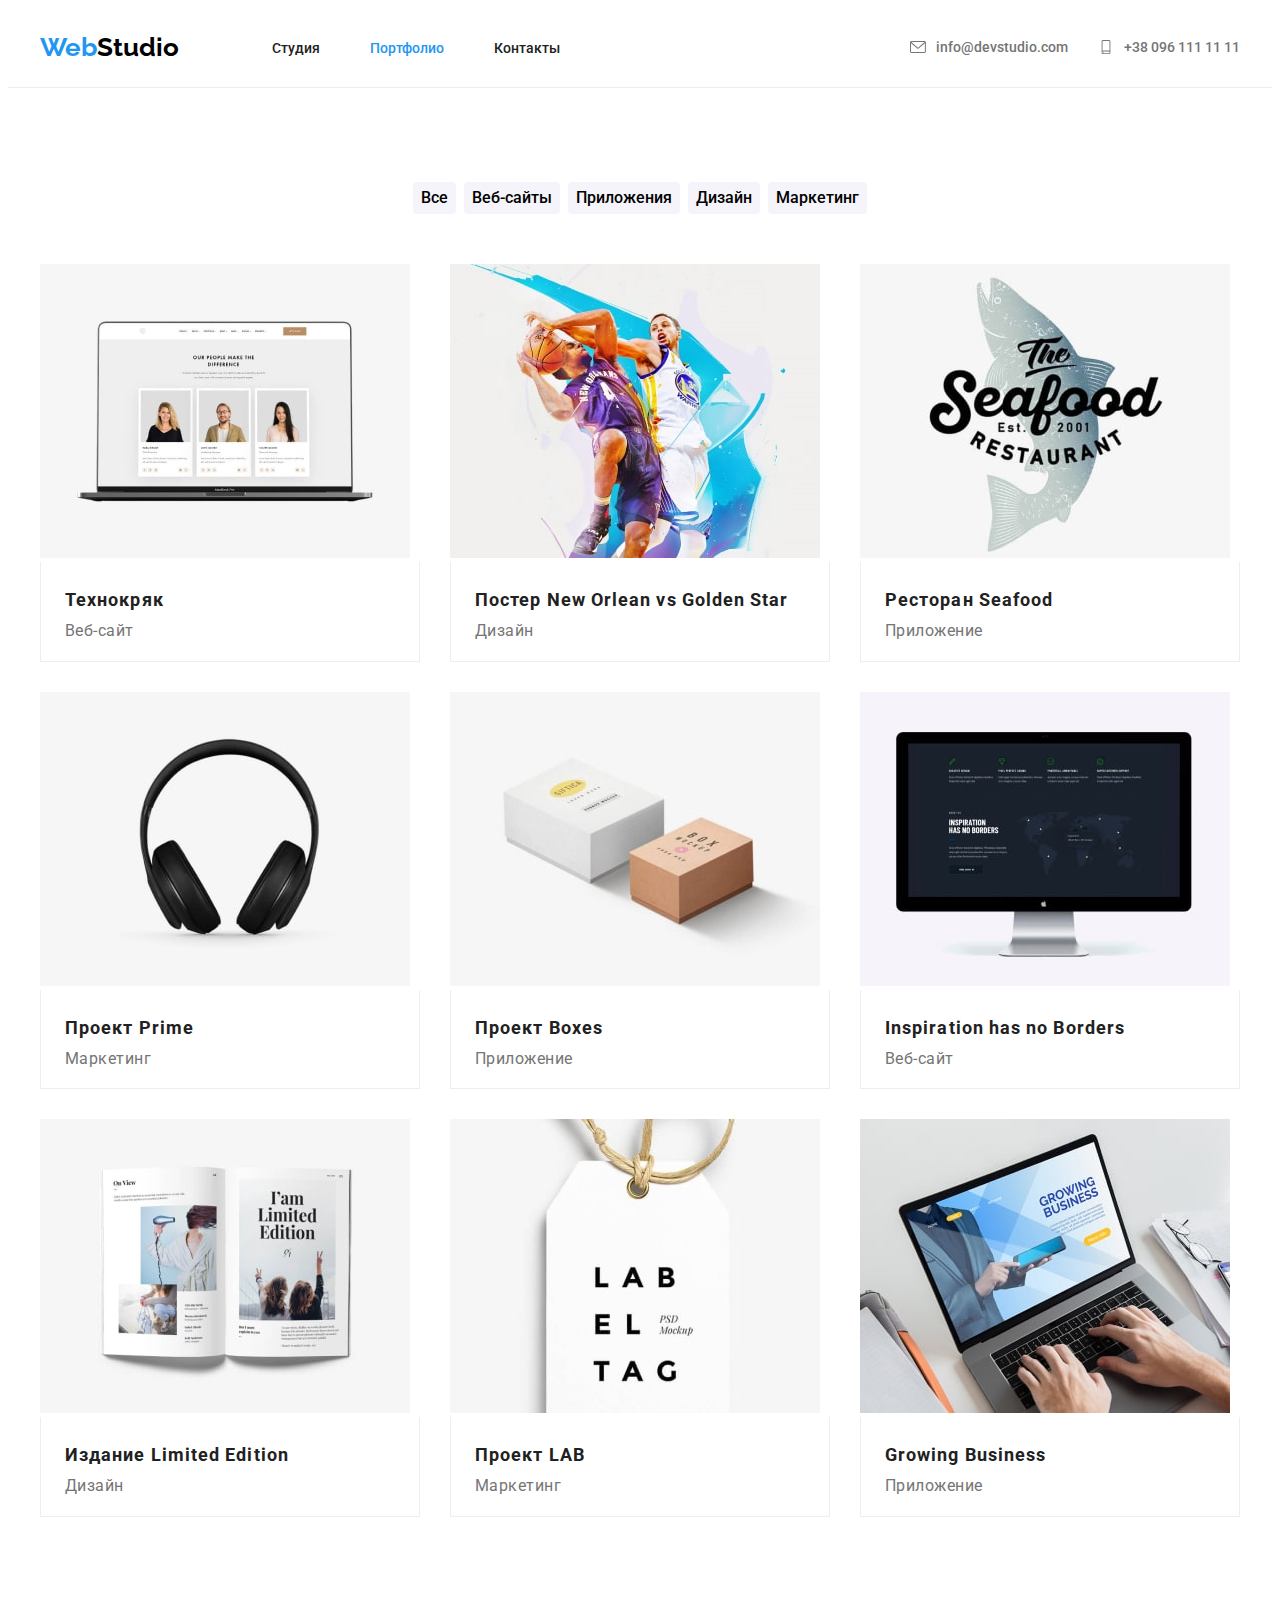
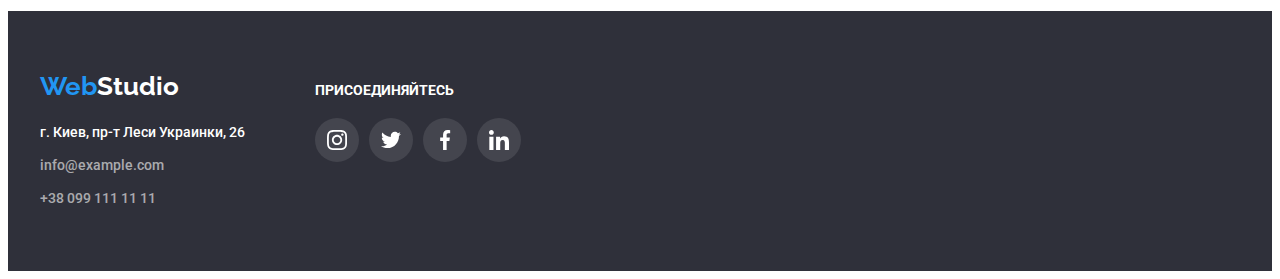
==== portfolio.html @ d1c9f8cb "Initial commit" ====
<!DOCTYPE html>
<html lang="ru">
  <head>
    <meta charset="UTF-8" />
    <meta http-equiv="X-UA-Compatible" content="IE=edge" />
    <meta name="viewport" content="width=device-width, initial-scale=1.0" />
    <link
      rel="stylesheet"
      href="https://cdnjs.cloudflare.com/ajax/libs/modern-normalize/1.1.0/modern-normalize.min.css"
      integrity="sha512-wpPYUAdjBVSE4KJnH1VR1HeZfpl1ub8YT/NKx4PuQ5NmX2tKuGu6U/JRp5y+Y8XG2tV+wKQpNHVUX03MfMFn9Q=="
      crossorigin="anonymous"
      referrerpolicy="no-referrer"
    />
    <link rel="stylesheet" href="./css/styles.css" />
    <link rel="preconnect" href="https://fonts.googleapis.com" />
    <link rel="preconnect" href="https://fonts.gstatic.com" crossorigin />
    <link
      href="https://fonts.googleapis.com/css2?family=Montserrat:wght@400;700&family=Raleway:wght@700&family=Roboto:wght@400;500;700;900&display=swap"
      rel="stylesheet"
    />
    <title>Portfolio</title>
  </head>
  <body>
    <!--Шапка сайта-->
    <header class="header">
      <div class="container header-section">
        <a href="./index.html" class="web-logo"
          ><span class="text-web">Web</span
          ><span class="text-studio">Studio</span></a
        >
        <nav>
          <ul class="page-nav list">
            <li class="nav-list">
              <a href="./index.html" class="nav-link">Студия</a>
            </li>
            <li class="nav-list">
              <a href="./portfolio.html" class="nav-link home">Портфолио</a>
            </li>
            <li class="nav-list"><a href="" class="nav-link">Контакты</a></li>
          </ul>
        </nav>
        <ul class="contacts list">
          <li>
            <a href="mailto:info@devstudio.com" class="contacts-link">
              <svg class="contact-icon" width="16px" height="12px">
                <use href="./images/icon.svg#mail"></use></svg
              >info@devstudio.com</a
            >
          </li>
          <li>
            <a href="tel:+380961111111" class="contacts-link"
              ><svg class="contact-icon" width="10px" height="16px">
                <use href="./images/icon.svg#smartphone"></use></svg
              >+38 096 111 11 11</a
            >
          </li>
        </ul>
      </div>
    </header>

    <main>
      <section class="portfolio">
        <div class="container portfolio-section">
          <h1 class="visually-hidden">Страница портфолио</h1>
          <!-- Кнопки портфоліо -->
          <ul class="portfolio-buttons-box list">
            <li class="button-item">
              <button type="button" class="portfolio-button">
                <span class="portfolio-button-text">Все</span>
              </button>
            </li>
            <li class="button-item">
              <button type="button" class="portfolio-button">
                <span class="portfolio-button-text">Веб-сайты</span>
              </button>
            </li>
            <li class="button-item">
              <button type="button" class="portfolio-button">
                <span class="portfolio-button-text">Приложения</span>
              </button>
            </li>
            <li class="button-item">
              <button type="button" class="portfolio-button">
                <span class="portfolio-button-text">Дизайн</span>
              </button>
            </li>
            <li class="button-item">
              <button type="button" class="portfolio-button">
                <span class="portfolio-button-text">Маркетинг</span>
              </button>
            </li>
          </ul>

          <!-- Портфоліо -->

          <ul class="list portfolio-marker">
            <li class="portfolio-item">
              <a href="" class="portfolio-href">
                <img
                  src="./images/portfolio/img1.jpg"
                  alt="Изображение ноутбука"
                  width="370"
                />
                <div class="portfolio-box">
                  <h2 class="portfolio-title">Технокряк</h2>
                  <p class="portfolio-paragraf">Веб-сайт</p>
                </div></a
              >
            </li>
            <li class="portfolio-item">
              <a href="" class="portfolio-href"
                ><img
                  src="./images/portfolio/img2.jpg"
                  alt="Постер New Orlean vs Golden Star"
                  width="370"
                />
                <div class="portfolio-box">
                  <h2 class="portfolio-title">
                    Постер <span lang="en">New Orlean vs Golden Star</span>
                  </h2>
                  <p class="portfolio-paragraf">Дизайн</p>
                </div>
              </a>
            </li>
            <li class="portfolio-item">
              <a href="" class="portfolio-href"
                ><img
                  src="./images/portfolio/img3.jpg"
                  alt="Логотип ресторану Seafood"
                  width="370"
                />
                <div class="portfolio-box">
                  <h2 class="portfolio-title">
                    Ресторан <span lang="en">Seafood</span>
                  </h2>
                  <p class="portfolio-paragraf">Приложение</p>
                </div></a
              >
            </li>
            <li class="portfolio-item">
              <a href="" class="portfolio-href"
                ><img
                  src="./images/portfolio/img4.jpg"
                  alt="Изображение наушников"
                  width="370"
                />
                <div class="portfolio-box">
                  <h2 class="portfolio-title">
                    Проект <span lang="eu">Prime</span>
                  </h2>
                  <p class="portfolio-paragraf">Маркетинг</p>
                </div></a
              >
            </li>
            <li class="portfolio-item">
              <a href="" class="portfolio-href"
                ><img
                  src="./images/portfolio/img5.jpg"
                  alt="Изображение коробок"
                  width="370"
                />
                <div class="portfolio-box">
                  <h2 class="portfolio-title">
                    Проект <span lang="en">Boxes</span>
                  </h2>
                  <p class="portfolio-paragraf">Приложение</p>
                </div></a
              >
            </li>
            <li class="portfolio-item">
              <a href="" class="portfolio-href">
                <img
                  src="./images/portfolio/img6.jpg"
                  alt="Изображение монитора"
                  width="370"
                />
                <div class="portfolio-box">
                  <h2 lang="en" class="portfolio-title">
                    Inspiration has no Borders
                  </h2>
                  <p class="portfolio-paragraf">Веб-сайт</p>
                </div></a
              >
            </li>
            <li class="portfolio-item">
              <a href="" class="portfolio-href"
                ><img
                  src="./images/portfolio/img7.jpg"
                  alt="Розгорнутая книга"
                  width="370"
                />
                <div class="portfolio-box">
                  <h2 class="portfolio-title">
                    Издание <span lang="en">Limited Edition</span>
                  </h2>
                  <p class="portfolio-paragraf">Дизайн</p>
                </div></a
              >
            </li>
            <li class="portfolio-item">
              <a href="" class="portfolio-href">
                <img
                  src="./images/portfolio/img8.jpg"
                  alt="Проект LAB"
                  width="370"
                />
                <div class="portfolio-box">
                  <h2 class="portfolio-title">
                    Проект <span lang="en">LAB</span>
                  </h2>
                  <p class="portfolio-paragraf">Маркетинг</p>
                </div></a
              >
            </li>
            <li class="portfolio-item">
              <a href="" class="portfolio-href">
                <img
                  src="./images/portfolio/img9.jpg"
                  alt="Робота за ноутбуком"
                  width="370"
                />
                <div class="portfolio-box">
                  <h2 class="portfolio-title" lang="en">Growing Business</h2>
                  <p class="portfolio-paragraf">Приложение</p>
                </div></a
              >
            </li>
          </ul>
        </div>
      </section>
    </main>

    <!--Подвал сайта-->
    <footer class="footer">
      <div class="footer-box">
        <div class="footer-container">
          <a href="./index.html" class="footer-logo"
            ><span class="text-web">Web</span
            ><span class="text-studio-footer">Studio</span></a
          >
          <address class="address-styles">
            <ul class="list">
              <li class="address-item">
                <a
                  href="https://goo.gl/maps/C1YfD3nQQmDb3QRQA"
                  target="_blank"
                  rel="noreferrer noopener nofollow"
                  class="footer-contacts address"
                  >г. Киев, пр-т Леси Украинки, 26</a
                >
              </li>
              <li class="address-item">
                <a href="mailto:info@example.com" class="footer-contacts"
                  >info@example.com</a
                >
              </li>
              <li class="address-item">
                <a href="tel:+380991111111" class="footer-contacts"
                  >+38 099 111 11 11</a
                >
              </li>
            </ul>
          </address>
        </div>

        <div>
          <h2 class="footer-title">присоединяйтесь</h2>
          <ul class="social list">
            <li class="social-box">
              <a href="" class="social-link">
                <svg class="social-icon" width="20px" height="20px">
                  <use href="./images/icon.svg#instagram"></use>
                </svg>
              </a>
            </li>
            <li class="social-box">
              <a href="" class="social-link">
                <svg class="social-icon" width="20px" height="20px">
                  <use href="./images/icon.svg#twitter"></use>
                </svg>
              </a>
            </li>
            <li class="social-box">
              <a href="" class="social-link">
                <svg class="social-icon" width="20px" height="20px">
                  <use href="./images/icon.svg#facebook"></use>
                </svg>
              </a>
            </li>
            <li class="social-box">
              <a href="" class="social-link">
                <svg class="social-icon" width="20px" height="20px">
                  <use href="./images/icon.svg#linkedin"></use>
                </svg>
              </a>
            </li>
          </ul>
        </div>
      </div>
    </footer>
  </body>
</html>
---- css/styles.css ----
/* Основний колір  #212121*/
/* Додатковий колір тексту #757575 */
/* Колір акценту #2196F3 */
/* Колір фону блоків #2F303A */
/* Колір шапки #FFFFFF */
/* Колір другого блоку фону #E5E5E5 */

:root {
  --primary-text-color: #212121;
  --additional-text-color: #757575;
  --footer-adr-color: rgba(255, 255, 255, 0.6);
  --accent-color: #2196f3;
  --footer-color: #2f303a;
  --bg-color: #ffffff;
  --bg-section-color: #f5f4fa;
  --section-color: #f5f4fa;
  --logo-color: #000000;
  --border-color: #eeeeee;
  --clients-color: #afb1b8;
}

body {
  color: var(--primary-text-color);
  background-color: var(--bg-color);
  font-family: "Roboto", "Helvetica Neue", "Verdana", "Tahoma", sans-serif;
  /* box-sizing: border-box; */
}

h1,
h2,
h3,
h4,
p,
ul {
  margin: 0;
}

a {
  text-decoration: none;
}

.container {
  width: 1200px;
  margin: 0 auto;
  padding-left: 15px;
  padding-right: 15px;
}

.section {
  padding-top: 94px;
  padding-bottom: 94px;
}

.img {
  display: block;
}

/* Спільні стилі */
.list {
  list-style: none;
  padding-left: 0;
  margin-top: 0;
  margin-bottom: 0;
}

.section-title {
  margin-bottom: 50px;

  color: var(--primary-text-color);
  text-align: center;
  font-size: 36px;
  line-height: 1.17;
  font-weight: 700;
}

.visually-hidden {
  position: absolute;
  width: 1px;
  height: 1px;
  margin: -1px;
  border: 0;
  padding: 0;
  white-space: nowrap;
  clip-path: inset(100%);
  clip: rect(0 0 0 0);
  overflow: hidden;
}

/* Шапка сайту */
.header {
  border-bottom: 1px solid #ececec;
  padding-top: 24px;
  padding-bottom: 25px;
}

.header-section {
  display: flex;
  align-items: center;
}

.web-logo {
  margin-right: 93px;
  font-weight: 700;
  font-size: 26px;
  text-decoration: none;
  font-family: "Raleway";
  color: var(--logo-color);
}
.text-web {
  color: var(--accent-color);
}
.web-logo:hover,
.web-logo:focus {
  color: var(--primary-text-color);
}

.page-nav {
  display: flex;
}

.page-nav .nav-list + .nav-list {
  margin-left: 50px;
}

.page-nav .nav-link {
  color: var(--primary-text-color);
  font-weight: 500;
  font-size: 14px;
  text-decoration: none;
}

.contacts {
  display: flex;
  margin-left: auto;
}

.contacts-link {
  display: flex;
  align-items: center;
  font-weight: 500;
  font-size: 14px;
  color: var(--additional-text-color);
}

.contacts li + li {
  margin-left: 30px;
}

.contact-icon {
  width: 16px;
  height: 14px;
  margin-right: 10px;
  fill: currentColor;
}

.contact-icon:hover,
.contact-icon:focus {
  fill: var(--accent-color);
}

/* Ховер і фокус всіх кнопок та посилань на сайті */
.page-nav a:hover,
.page-nav a:focus,
.contacts a:hover,
.contacts a:focus,
.footer-contacts:focus,
.footer-contacts:hover,
.footer-contacts.address:focus,
.footer-contacts.address:hover,
.portfolio-button:hover,
.portfolio-button:focus {
  color: var(--accent-color);
}
.page-nav .nav-link.port,
.page-nav .nav-link.home,
.page-nav .nav-link.cont {
  color: var(--accent-color);
}

/* Блок Герой  */
.block-hero {
  text-align: center;
  padding-top: 200px;
  padding-bottom: 200px;
  background-color: var(--footer-color);
  max-width: 1600px;
  height: 600px;
  margin-left: auto;
  margin-right: auto;
  background-repeat: no-repeat;
  background-size: cover;
  background-position: center;
  background-image: linear-gradient(
      rgba(47, 48, 58, 0.4),
      rgba(47, 48, 58, 0.4)
    ),
    url(..//images/hero-image.jpg);
}

.hero-title {
  margin-bottom: 30px;
  font-weight: 900;
  font-size: 44px;
  line-height: 1.36;
  text-transform: uppercase;
  text-align: center;
  color: var(--bg-color);
}

.hero-button {
  padding: 10px 32px;
  min-width: 200px;
  background-color: var(--accent-color);
  /* box-shadow: 0px 4px 4px rgba(0, 0, 0, 0.15); */
  border-radius: 4px;
  border-color: transparent;
  cursor: pointer;
  font-family: inherit;
  font-size: 16px;
  line-height: 1.87;
  font-weight: 700;
}

.hero-button-text {
  color: var(--bg-color);
}

/* Блок Бізнес */

.block-benefits {
  padding-top: 94px;
}

.benefits-ul {
  display: flex;
}

.thumb {
  display: flex;
  align-items: center;
  justify-content: center;
  background-color: var(--bg-section-color);
  margin-bottom: 30px;
  height: 120px;
}

.benefits-ul .benefits-box + .benefits-box {
  margin-left: 30px;
}

.benefits-ul .benefits-title {
  margin-bottom: 10px;
  font-size: 14px;
  line-height: 1.14;
  color: var(--primary-text-color);
}

.benefits-parafrag {
  font-size: 14px;
  line-height: 1.71;
  letter-spacing: 0.03em;
  color: var(--additional-text-color);
}

/* Блок чим ми займаємося */
.block-works {
  padding-top: 94px;
  padding-bottom: 94px;
}

.works-list {
  display: flex;
  justify-content: center;
}

.works-list .work-src + .work-src {
  margin-left: 30px;
}

/*--------------------------------------- Наша команда ----------------------------------------*/
.commands-list {
  display: flex;
  justify-content: center;
}

.commands-list .command-item + .command-item {
  margin-left: 30px;
}

.commands-list .command-item {
  background-color: var(--bg-color);
}

.commands-block {
  padding-top: 94px;
  padding-bottom: 94px;
  background-color: var(--bg-section-color);
}

.command-item {
  background-color: var(--bg-color);
  box-shadow: 0px 1px 3px rgba(0, 0, 0, 0.12), 0px 1px 1px rgba(0, 0, 0, 0.14),
    0px 2px 1px rgba(0, 0, 0, 0.2);
  border-radius: 0px 0px 4px 4px;
}

.commands-title {
  margin-bottom: 10px;
  text-align: center;
  font-weight: 500;
  font-size: 16px;
  line-height: 1.18;
  letter-spacing: 0.03em;

  color: var(--primary-text-color);
}

.commands-paragraf {
  text-align: center;
  color: var(--additional-text-color);
  line-height: 1.17;
  letter-spacing: 0.03em;
}
.commands-box {
  padding-top: 30px;
  padding-bottom: 30px;
}

.social-box {
  margin-right: 10px;
}

.social-box:last-child {
  margin-right: 0;
}

.commands-social-box {
  margin-top: 16px;
  padding-left: 32px;
  padding-right: 32px;
}
.commands {
  display: flex;
  justify-content: center;
  margin-top: 16px;
}

.commands-link {
  margin-right: 10px;
  width: 44px;
  height: 44px;
  display: flex;
  align-items: center;
  border-radius: 50%;
  background-color: var(--bg-section-color-color);
  fill: var(--clients-color);
  cursor: pointer;
}

.commands-link:last-child {
  margin-right: 0;
}

.commands-link:hover,
.commands-link:focus {
  fill: var(--bg-color);
  background-color: var(--accent-color);
}

.commands-icon {
  margin: 0 auto;
  fill: var(--clients-colorr);
}
/* ----------------------------Наші партнери --------------------*/
.partners-list {
  display: flex;
}

.partners-item {
  margin-left: 30px;
}
.partners-item:nth-child(1) {
  margin-left: 0;
}

.partners-link {
  display: flex;
  align-items: center;
  justify-content: center;
  width: 170px;
  height: 92px;
  border: 1px solid var(--clients-color);
  fill: var(--clients-color);
  border-radius: 4px;
  cursor: pointer;
}

.partners-link:hover,
.partners-link:focus {
  border-color: var(--accent-color);
  fill: var(--accent-color);
}

/* ----------------------------------------Підвал -------------------*/
.footer {
  background-color: var(--footer-color);
  padding-top: 60px;
  padding-bottom: 60px;
}

.address-styles {
  font-style: normal;
}

/* Оформлення ЛОГО у пілвалі */
.footer-logo {
  display: inline-block;
  margin-bottom: 20px;
  font-weight: 700;
  font-size: 26px;
  text-decoration: none;
  font-family: "Raleway";
  color: #000000;
}

.text-studio-footer {
  color: var(--bg-color);
}

/* Контакти у підвалі */
.footer-contacts {
  color: var(--footer-adr-color);
  font-weight: 500;
  font-size: 14px;
  line-height: 1.71;
  text-decoration: none;
}

.footer-contacts.address {
  color: var(--bg-color);
}

.address-item:not(:first-child) {
  margin-top: 9px;
}

.footer-box {
  display: flex;
  align-items: baseline;
  width: 1200px;
  margin: 0 auto;
  padding-left: 15px;
  padding-right: 15px;
}

.footer-container {
  margin-right: 70px;
}

/* Соціальні мережі */
.footer-title {
  margin-bottom: 20px;
  font-size: 14px;
  font-weight: 700;
  line-height: 1.17;
  text-transform: uppercase;
  color: var(--bg-color);
}

.social {
  display: flex;
  text-decoration: none;
}

.social-link {
  width: 44px;
  height: 44px;
  display: flex;
  align-items: center;
  justify-content: center;
  border-radius: 50%;
  background-color: rgba(255, 255, 255, 0.1);
  cursor: pointer;
}

.social-link:hover,
.social-link:focus {
  background-color: var(--accent-color);
}

.social-icon {
  fill: var(--bg-color);
}

/* -----------------------------------Сторінка портфоліо--------------------------------------- */
/* Кнопки фільтрації портфоліо */

.portfolio-buttons-box {
  display: flex;
  margin-bottom: 50px;
  justify-content: center;
  align-items: center;
}

.button-item {
  margin-right: 8px;
}

.button-item:last-of-type {
  margin-right: 0px;
}
.portfolio-button {
  background-color: #f5f4fa;
  border-color: transparent;
  border-radius: 4px;
  cursor: pointer;
  font-family: inherit;
  font-size: 16px;
  line-height: 1.62;
  font-weight: 500;
}

.portfolio-button:hover,
.portfolio-button:focus {
  color: var(--bg-color);
  background-color: var(--accent-color);
  box-shadow: 0px 3px 1px rgba(0, 0, 0, 0.1), 0px 1px 2px rgba(0, 0, 0, 0.08),
    0px 2px 2px rgba(0, 0, 0, 0.12);
}

/* --------------------------Секція портфоліо------------- */
.portfolio {
  padding-top: 94px;
  padding-bottom: 94px;
}
.portfolio-marker {
  display: flex;
  flex-wrap: wrap;
  margin-right: -30px;
  margin-bottom: -30px;
}

.portfolio-item {
  flex-basis: calc(100% / 3 - 30px);
  width: 370px;
  margin-right: 30px;
  margin-bottom: 30px;
}

.portfolio-href {
  display: block;
}

.portfolio-href:hover,
.portfolio-href:focus {
  box-shadow: 0px 1px 1px rgba(0, 0, 0, 0.12), 0px 4px 4px rgba(0, 0, 0, 0.06),
    1px 4px 6px rgba(0, 0, 0, 0.16);
}

.portfolio-box {
  padding: 20px 24px;
  border-left: 1px solid var(--border-color);
  border-right: 1px solid var(--border-color);
  border-bottom: 1px solid var(--border-color);
}
.portfolio-title {
  margin-bottom: 4px;
  font-size: 18px;
  font-weight: 700;
  line-height: 2;
  letter-spacing: 0.06em;
  color: var(--primary-text-color);
}

.portfolio-paragraf {
  color: var(--additional-text-color);
  line-height: 1.17;
  letter-spacing: 0.03em;
}
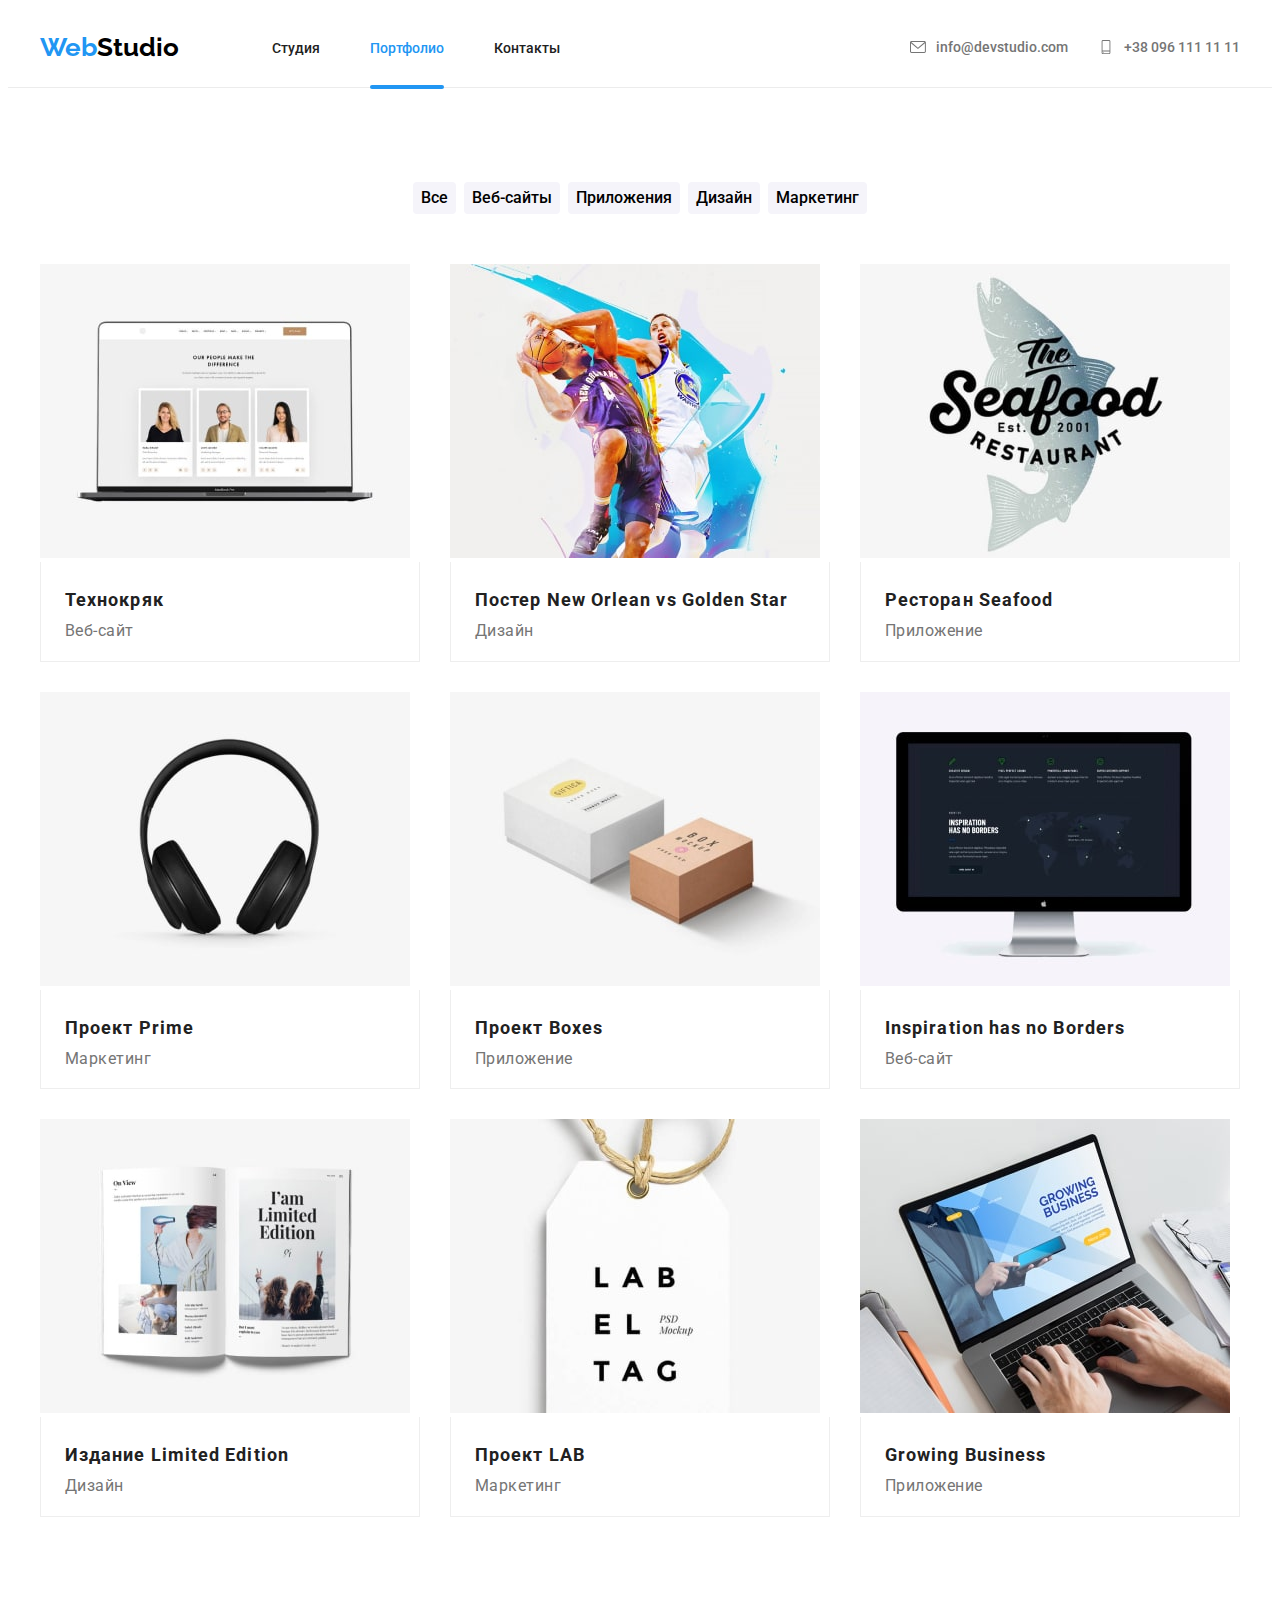
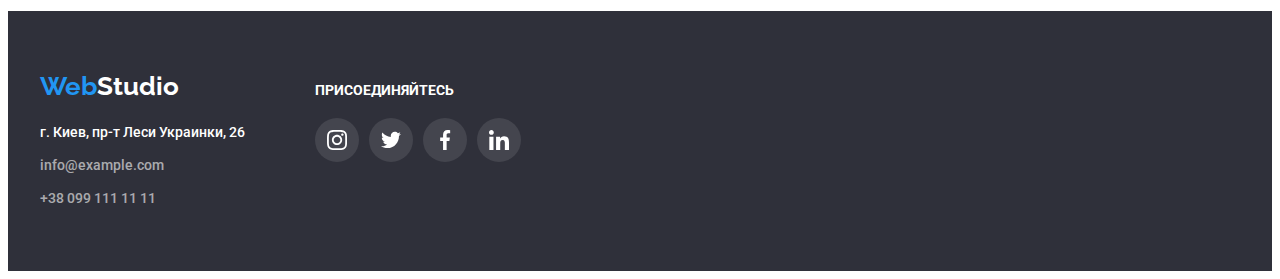
==== commit c02b5224: "зроблено частину ДЗ" ====
--- a/portfolio.html
+++ b/portfolio.html
@@ -60,7 +60,7 @@
 
     <main>
       <section class="portfolio">
-        <div class="container portfolio-section">
+        <div class="container">
           <h1 class="visually-hidden">Страница портфолио</h1>
           <!-- Кнопки портфоліо -->
           <ul class="portfolio-buttons-box list">
@@ -96,11 +96,18 @@
           <ul class="list portfolio-marker">
             <li class="portfolio-item">
               <a href="" class="portfolio-href">
-                <img
-                  src="./images/portfolio/img1.jpg"
-                  alt="Изображение ноутбука"
-                  width="370"
-                />
+                <div class="portfolio-hover">
+                  <img
+                    src="./images/portfolio/img1.jpg"
+                    alt="Изображение ноутбука"
+                    width="370"
+                  />
+                  <p class="portfolio-hover-p">
+                    Ресурс предлагает комплексные предложения с разным уровнем
+                    функционала и сервисов. Все это позволит посетителю получить
+                    исчерпывающие сведения о компании или частном лице.
+                  </p>
+                </div>
                 <div class="portfolio-box">
                   <h2 class="portfolio-title">Технокряк</h2>
                   <p class="portfolio-paragraf">Веб-сайт</p>
@@ -298,5 +305,6 @@
         </div>
       </div>
     </footer>
+    <script src="./js/modal.js"></script>
   </body>
 </html>
--- a/css/styles.css
+++ b/css/styles.css
@@ -175,6 +175,22 @@
 .page-nav .nav-link.home,
 .page-nav .nav-link.cont {
   color: var(--accent-color);
+}
+
+.nav-list {
+  position: relative;
+}
+
+.home::after {
+  display: block;
+  content: "";
+  position: absolute;
+  left: 0;
+  bottom: -32px;
+  width: 100%;
+  height: 4px;
+  background-color: var(--accent-color);
+  border-radius: 2px;
 }
 
 /* Блок Герой  */
@@ -277,6 +293,34 @@
   margin-left: 30px;
 }
 
+.work-src {
+  position: relative;
+}
+
+.scroll-works-p {
+  position: absolute;
+  bottom: 5px;
+  left: 0;
+  display: flex;
+  justify-content: center;
+  align-items: center;
+  width: 100%;
+  height: 70px;
+  background: rgba(47, 48, 58, 0.8);
+  color: var(--bg-color);
+  font-family: "Roboto";
+  font-weight: 700;
+  font-size: 14px;
+  line-height: 1.14;
+  letter-spacing: 0.03em;
+  text-transform: uppercase;
+  opacity: 0;
+}
+
+.scroll-works-p:hover {
+  opacity: 1;
+}
+
 /*--------------------------------------- Наша команда ----------------------------------------*/
 .commands-list {
   display: flex;
@@ -577,3 +621,65 @@
   line-height: 1.17;
   letter-spacing: 0.03em;
 }
+
+.portfolio-hover {
+  position: relative;
+}
+
+.portfolio-hover-p {
+  position: absolute;
+  top: 0;
+  left: 0;
+  width: 100%;
+  height: 100%;
+  padding: 63px 24px;
+  font-size: 18px;
+  line-height: 1.56;
+  color: var(--bg-color);
+  background-color: rgba(33, 150, 243, 0.9);
+  opacity: 0;
+}
+
+.portfolio-hover-p:hover {
+  opacity: 1;
+}
+
+/* --------------------------МОДАЛЬНЕ ВІКНО--------------------------- */
+
+.modal-box {
+  position: absolute;
+  top: 0;
+  left: 0;
+  width: 100%;
+  height: 100%;
+  background-color: rgba(0, 0, 0, 0.2);
+  opacity: 0;
+}
+
+.modal {
+  position: relative;
+  top: 50%;
+  left: 50%;
+  width: 528px;
+  height: 581px;
+  transform: translate(-50%, -50%);
+  background-color: var(--bg-color);
+  box-shadow: 0px 1px 3px rgba(0, 0, 0, 0.12), 0px 1px 1px rgba(0, 0, 0, 0.14),
+    0px 2px 1px rgba(0, 0, 0, 0.2);
+  border-radius: 4px;
+  opacity: 0;
+}
+
+.close {
+  position: absolute;
+  display: flex;
+  justify-content: center;
+  align-items: center;
+  top: 8px;
+  right: 8px;
+  width: 30px;
+  height: 30px;
+  border: 1px solid rgba(0, 0, 0, 0.1);
+  border-radius: 50%;
+  opacity: 0;
+}
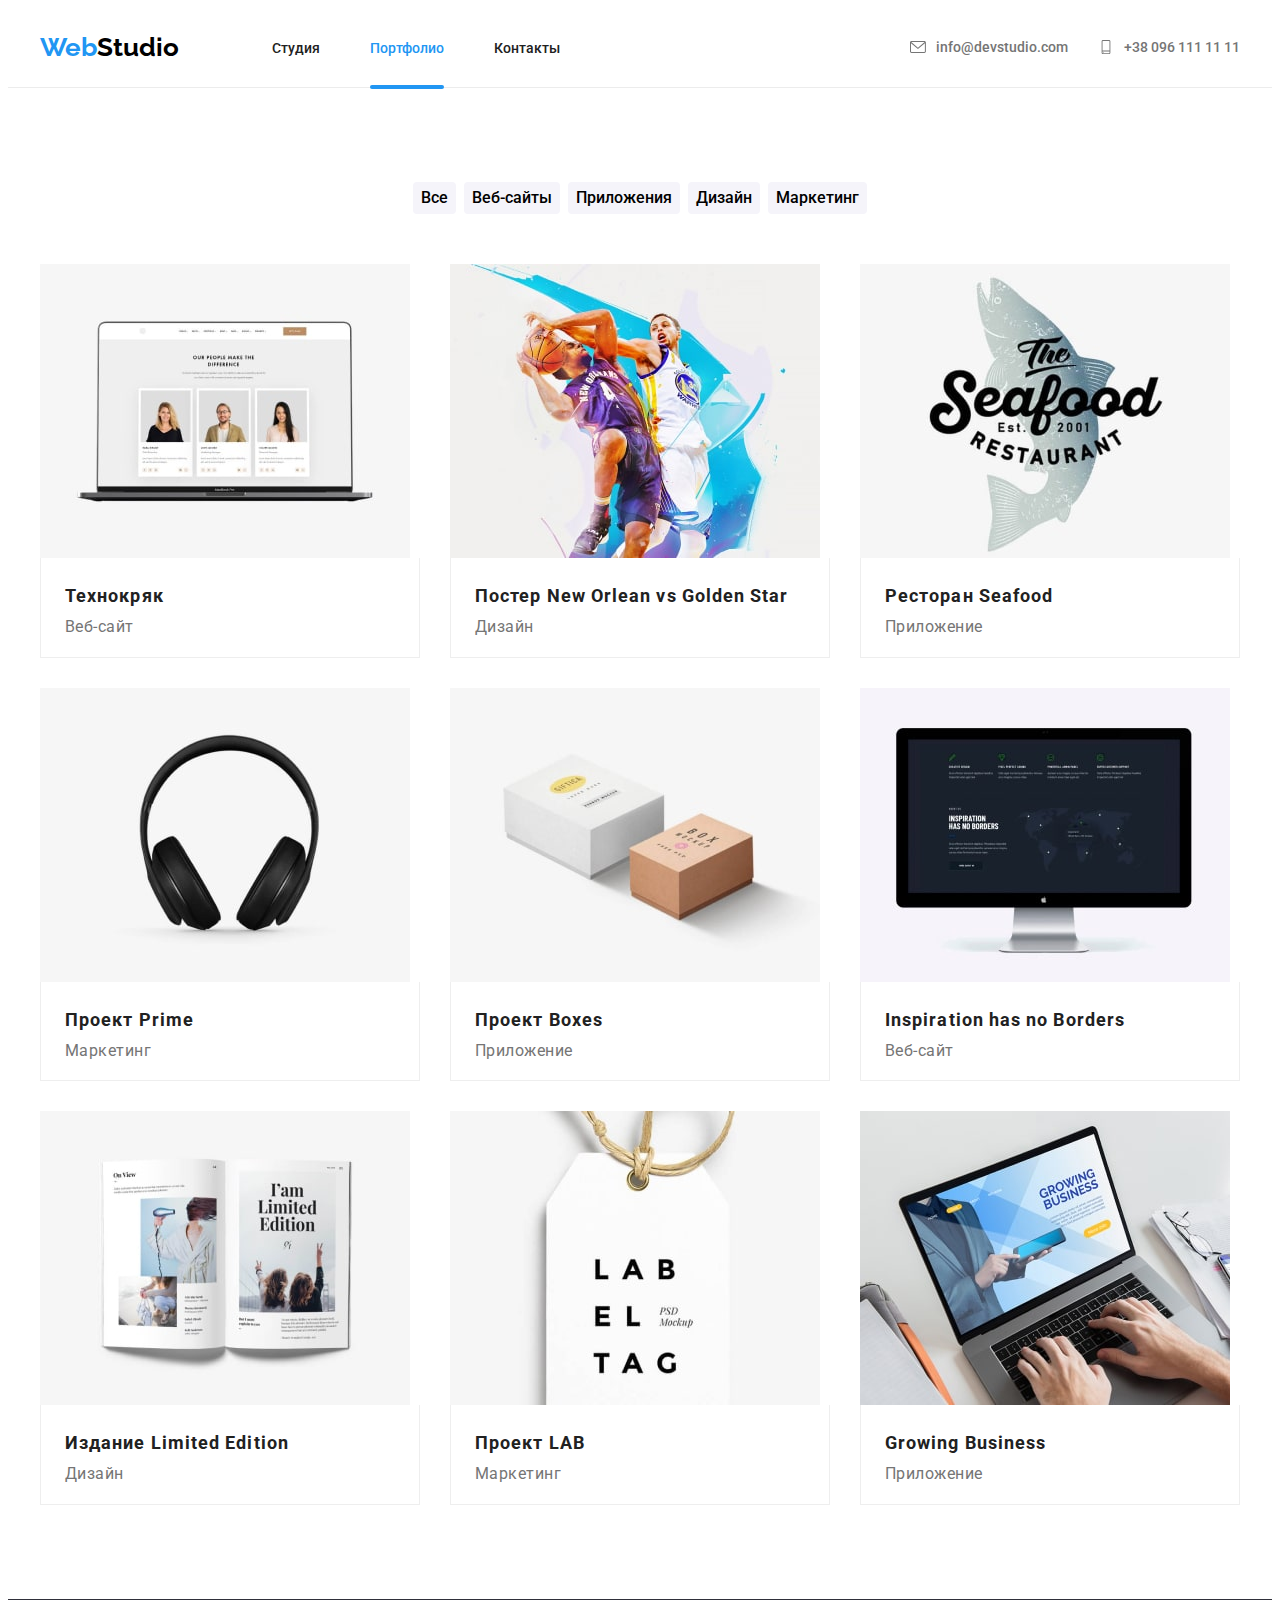
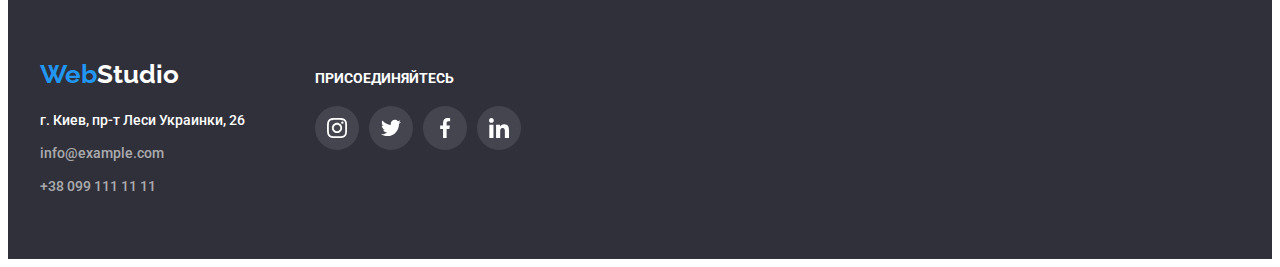
==== commit 33bb79e3: "Зроблено overflow для портфоліо" ====
--- a/portfolio.html
+++ b/portfolio.html
@@ -96,7 +96,7 @@
           <ul class="list portfolio-marker">
             <li class="portfolio-item">
               <a href="" class="portfolio-href">
-                <div class="portfolio-hover">
+                <div class="overlay">
                   <img
                     src="./images/portfolio/img1.jpg"
                     alt="Изображение ноутбука"
@@ -115,72 +115,107 @@
               >
             </li>
             <li class="portfolio-item">
+              <a href="" class="portfolio-href"></a>
+                <div class="overlay">
+                  <img
+                    src="./images/portfolio/img2.jpg"
+                    alt="Постер New Orlean vs Golden Star"
+                    width="370"
+                  />
+                  <p class="portfolio-hover-p">
+                    Ресурс предлагает комплексные предложения с разным уровнем
+                    функционала и сервисов. Все это позволит посетителю получить
+                    исчерпывающие сведения о компании или частном лице.
+                  </p>
+                </div>
+                <div class="portfolio-box">
+                  <h2 class="portfolio-title">
+                    Постер <span lang="en">New Orlean vs Golden Star</span>
+                  </h2>
+                  <p class="portfolio-paragraf">Дизайн</p>
+                </div>
+              </a>
+            </li>
+            <li class="portfolio-item">
               <a href="" class="portfolio-href"
-                ><img
-                  src="./images/portfolio/img2.jpg"
-                  alt="Постер New Orlean vs Golden Star"
-                  width="370"
-                />
-                <div class="portfolio-box">
-                  <h2 class="portfolio-title">
-                    Постер <span lang="en">New Orlean vs Golden Star</span>
-                  </h2>
-                  <p class="portfolio-paragraf">Дизайн</p>
-                </div>
-              </a>
+                ><div class="overlay">
+                  <img
+                    src="./images/portfolio/img3.jpg"
+                    alt="Логотип ресторану Seafood"
+                    width="370"
+                  />
+                  <p class="portfolio-hover-p">
+                    Ресурс предлагает комплексные предложения с разным уровнем
+                    функционала и сервисов. Все это позволит посетителю получить
+                    исчерпывающие сведения о компании или частном лице.
+                  </p>
+                </div>
+                <div class="portfolio-box">
+                  <h2 class="portfolio-title">
+                    Ресторан <span lang="en">Seafood</span>
+                  </h2>
+                  <p class="portfolio-paragraf">Приложение</p>
+                </div></a
+              >
             </li>
             <li class="portfolio-item">
               <a href="" class="portfolio-href"
-                ><img
-                  src="./images/portfolio/img3.jpg"
-                  alt="Логотип ресторану Seafood"
-                  width="370"
-                />
-                <div class="portfolio-box">
-                  <h2 class="portfolio-title">
-                    Ресторан <span lang="en">Seafood</span>
+                ><div class="overlay">
+                  <img
+                    src="./images/portfolio/img4.jpg"
+                    alt="Изображение наушников"
+                    width="370"
+                  />
+                  <p class="portfolio-hover-p">
+                    Ресурс предлагает комплексные предложения с разным уровнем
+                    функционала и сервисов. Все это позволит посетителю получить
+                    исчерпывающие сведения о компании или частном лице.
+                  </p>
+                </div>
+                <div class="portfolio-box">
+                  <h2 class="portfolio-title">
+                    Проект <span lang="eu">Prime</span>
+                  </h2>
+                  <p class="portfolio-paragraf">Маркетинг</p>
+                </div></a
+              >
+            </li>
+            <li class="portfolio-item">
+              <a href="" class="portfolio-href"
+                ><div class="overlay">
+                  <img
+                    src="./images/portfolio/img5.jpg"
+                    alt="Изображение коробок"
+                    width="370"
+                  />
+                  <p class="portfolio-hover-p">
+                    Ресурс предлагает комплексные предложения с разным уровнем
+                    функционала и сервисов. Все это позволит посетителю получить
+                    исчерпывающие сведения о компании или частном лице.
+                  </p>
+                </div>
+                <div class="portfolio-box">
+                  <h2 class="portfolio-title">
+                    Проект <span lang="en">Boxes</span>
                   </h2>
                   <p class="portfolio-paragraf">Приложение</p>
                 </div></a
               >
             </li>
             <li class="portfolio-item">
-              <a href="" class="portfolio-href"
-                ><img
-                  src="./images/portfolio/img4.jpg"
-                  alt="Изображение наушников"
-                  width="370"
-                />
-                <div class="portfolio-box">
-                  <h2 class="portfolio-title">
-                    Проект <span lang="eu">Prime</span>
-                  </h2>
-                  <p class="portfolio-paragraf">Маркетинг</p>
-                </div></a
-              >
-            </li>
-            <li class="portfolio-item">
-              <a href="" class="portfolio-href"
-                ><img
-                  src="./images/portfolio/img5.jpg"
-                  alt="Изображение коробок"
-                  width="370"
-                />
-                <div class="portfolio-box">
-                  <h2 class="portfolio-title">
-                    Проект <span lang="en">Boxes</span>
-                  </h2>
-                  <p class="portfolio-paragraf">Приложение</p>
-                </div></a
-              >
-            </li>
-            <li class="portfolio-item">
               <a href="" class="portfolio-href">
-                <img
-                  src="./images/portfolio/img6.jpg"
-                  alt="Изображение монитора"
-                  width="370"
-                />
+                <div class="overlay">
+                  <img
+                    src="./images/portfolio/img6.jpg"
+                    alt="Изображение монитора"
+                    width="370"
+                  />
+                  <p class="portfolio-hover-p">
+                    Ресурс предлагает комплексные предложения с разным уровнем
+                    функционала и сервисов. Все это позволит посетителю получить
+                    исчерпывающие сведения о компании или частном лице.
+                  </p>
+                </div>
                 <div class="portfolio-box">
                   <h2 lang="en" class="portfolio-title">
                     Inspiration has no Borders
@@ -191,11 +226,18 @@
             </li>
             <li class="portfolio-item">
               <a href="" class="portfolio-href"
-                ><img
-                  src="./images/portfolio/img7.jpg"
-                  alt="Розгорнутая книга"
-                  width="370"
-                />
+                ><div class="overlay">
+                  <img
+                    src="./images/portfolio/img7.jpg"
+                    alt="Розгорнутая книга"
+                    width="370"
+                  />
+                  <p class="portfolio-hover-p">
+                    Ресурс предлагает комплексные предложения с разным уровнем
+                    функционала и сервисов. Все это позволит посетителю получить
+                    исчерпывающие сведения о компании или частном лице.
+                  </p>
+                </div>
                 <div class="portfolio-box">
                   <h2 class="portfolio-title">
                     Издание <span lang="en">Limited Edition</span>
@@ -206,11 +248,18 @@
             </li>
             <li class="portfolio-item">
               <a href="" class="portfolio-href">
-                <img
-                  src="./images/portfolio/img8.jpg"
-                  alt="Проект LAB"
-                  width="370"
-                />
+                <div class="overlay">
+                  <img
+                    src="./images/portfolio/img8.jpg"
+                    alt="Проект LAB"
+                    width="370"
+                  />
+                  <p class="portfolio-hover-p">
+                    Ресурс предлагает комплексные предложения с разным уровнем
+                    функционала и сервисов. Все это позволит посетителю получить
+                    исчерпывающие сведения о компании или частном лице.
+                  </p>
+                </div>
                 <div class="portfolio-box">
                   <h2 class="portfolio-title">
                     Проект <span lang="en">LAB</span>
@@ -221,11 +270,18 @@
             </li>
             <li class="portfolio-item">
               <a href="" class="portfolio-href">
-                <img
-                  src="./images/portfolio/img9.jpg"
-                  alt="Робота за ноутбуком"
-                  width="370"
-                />
+                <div class="overlay">
+                  <img
+                    src="./images/portfolio/img9.jpg"
+                    alt="Робота за ноутбуком"
+                    width="370"
+                  />
+                  <p class="portfolio-hover-p">
+                    Ресурс предлагает комплексные предложения с разным уровнем
+                    функционала и сервисов. Все это позволит посетителю получить
+                    исчерпывающие сведения о компании или частном лице.
+                  </p>
+                </div>
                 <div class="portfolio-box">
                   <h2 class="portfolio-title" lang="en">Growing Business</h2>
                   <p class="portfolio-paragraf">Приложение</p>
--- a/css/styles.css
+++ b/css/styles.css
@@ -159,6 +159,7 @@
 }
 
 /* Ховер і фокус всіх кнопок та посилань на сайті */
+
 .page-nav a:hover,
 .page-nav a:focus,
 .contacts a:hover,
@@ -175,6 +176,19 @@
 .page-nav .nav-link.home,
 .page-nav .nav-link.cont {
   color: var(--accent-color);
+}
+
+.page-nav a,
+.contacts a,
+.footer-contact,
+.footer-contacts,
+.portfolio-button,
+.web-logo,
+.commands-link,
+.social-link,
+.partners-link,
+.portfolio-href {
+  transition: 250ms cubic-bezier(0.4, 0, 0.2, 1);
 }
 
 .nav-list {
@@ -306,7 +320,7 @@
   align-items: center;
   width: 100%;
   height: 70px;
-  background: rgba(47, 48, 58, 0.8);
+  background-color: rgba(47, 48, 58, 0.8);
   color: var(--bg-color);
   font-family: "Roboto";
   font-weight: 700;
@@ -314,6 +328,7 @@
   line-height: 1.14;
   letter-spacing: 0.03em;
   text-transform: uppercase;
+  transition: 250ms cubic-bezier(0.4, 0, 0.2, 1);
   opacity: 0;
 }
 
@@ -622,8 +637,12 @@
   letter-spacing: 0.03em;
 }
 
-.portfolio-hover {
+.overlay {
   position: relative;
+  width: 100%;
+  height: 294px;
+  /* при вказаних 100% висота блока стає 298, що перевищує висоту картинки */
+  overflow: hidden;
 }
 
 .portfolio-hover-p {
@@ -631,17 +650,18 @@
   top: 0;
   left: 0;
   width: 100%;
-  height: 100%;
+  height: 294px;
   padding: 63px 24px;
   font-size: 18px;
   line-height: 1.56;
   color: var(--bg-color);
   background-color: rgba(33, 150, 243, 0.9);
-  opacity: 0;
-}
-
-.portfolio-hover-p:hover {
-  opacity: 1;
+  transition: transform 250ms cubic-bezier(0.4, 0, 0.2, 1);
+  transform: translateY(100%);
+}
+
+.portfolio-href:hover .portfolio-hover-p {
+  transform: translateY(0);
 }
 
 /* --------------------------МОДАЛЬНЕ ВІКНО--------------------------- */
@@ -654,6 +674,7 @@
   height: 100%;
   background-color: rgba(0, 0, 0, 0.2);
   opacity: 0;
+  pointer-events: none;
 }
 
 .modal {
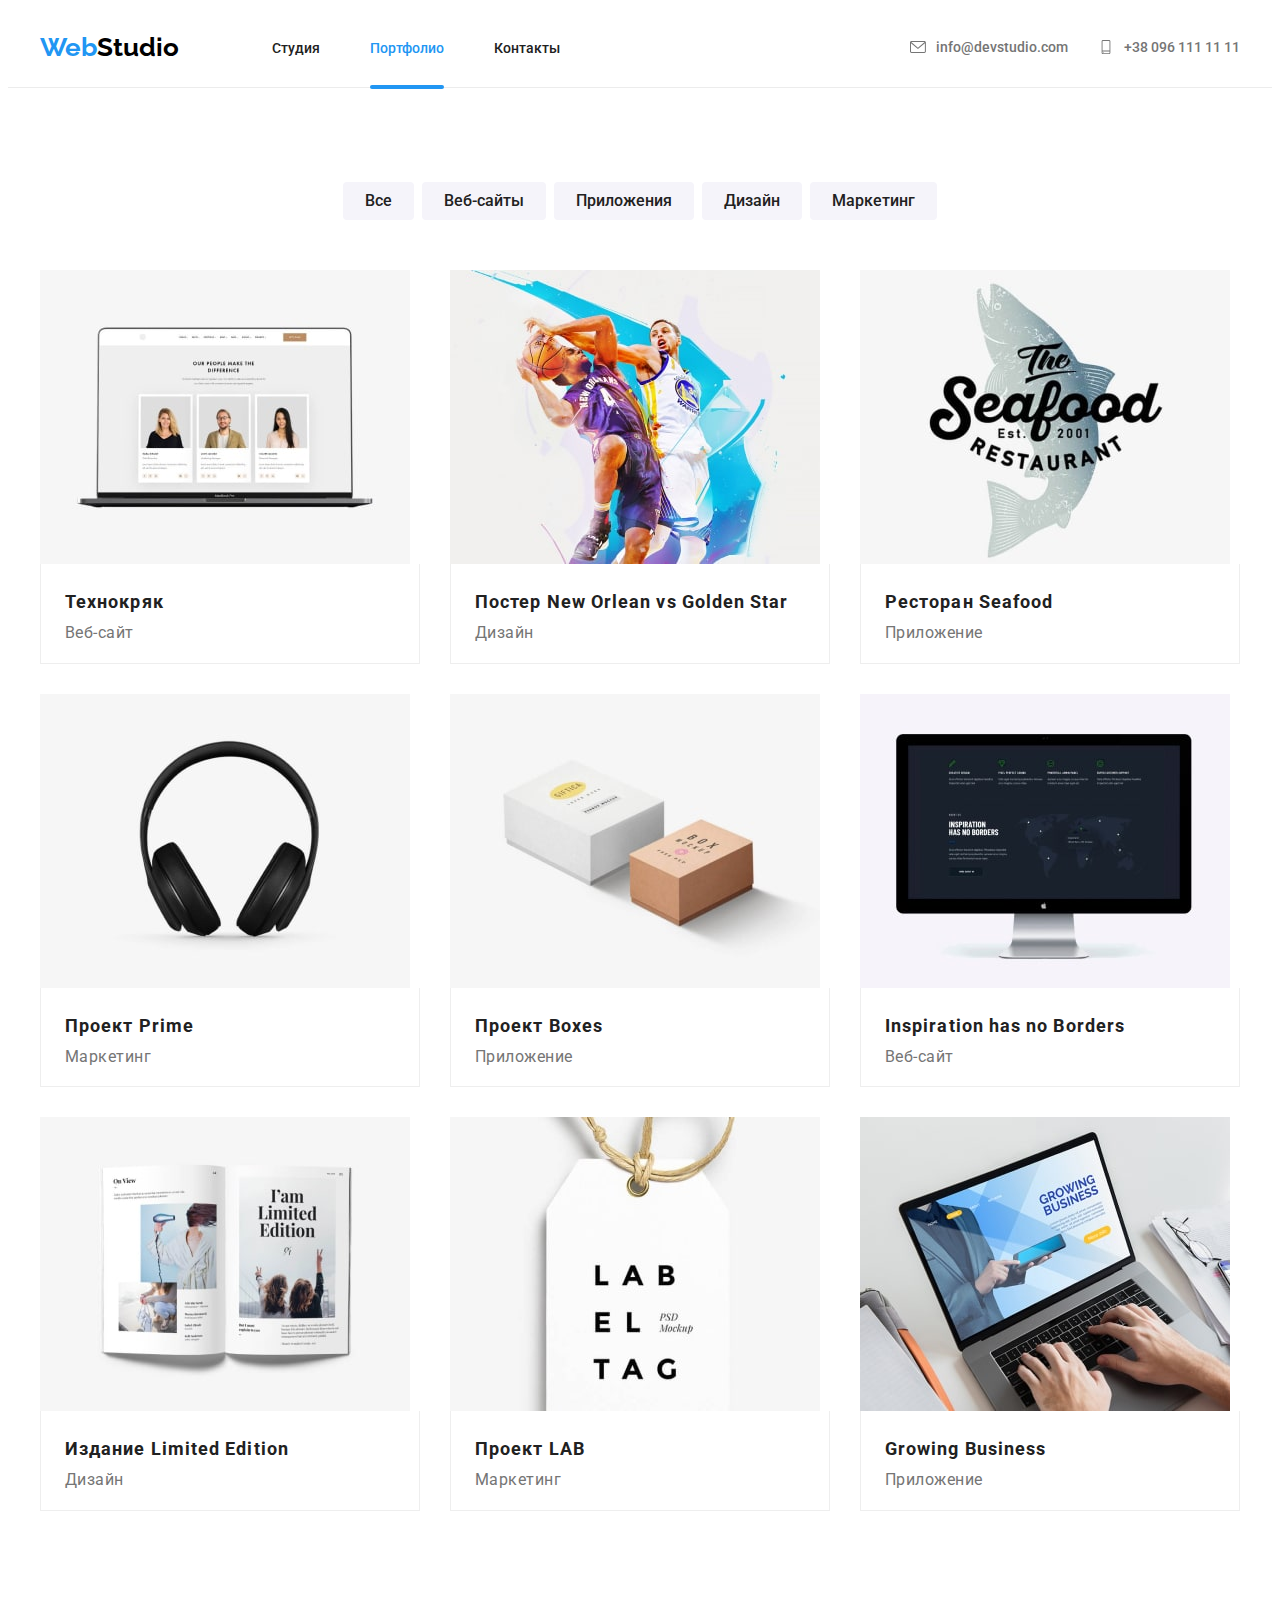
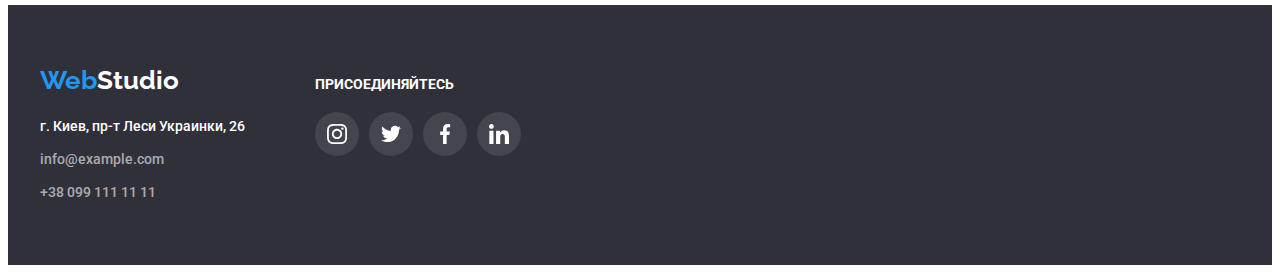
==== commit 810b3712: "зроблено фінальні правки" ====
--- a/portfolio.html
+++ b/portfolio.html
@@ -65,29 +65,19 @@
           <!-- Кнопки портфоліо -->
           <ul class="portfolio-buttons-box list">
             <li class="button-item">
-              <button type="button" class="portfolio-button">
-                <span class="portfolio-button-text">Все</span>
-              </button>
-            </li>
-            <li class="button-item">
-              <button type="button" class="portfolio-button">
-                <span class="portfolio-button-text">Веб-сайты</span>
-              </button>
-            </li>
-            <li class="button-item">
-              <button type="button" class="portfolio-button">
-                <span class="portfolio-button-text">Приложения</span>
-              </button>
-            </li>
-            <li class="button-item">
-              <button type="button" class="portfolio-button">
-                <span class="portfolio-button-text">Дизайн</span>
-              </button>
-            </li>
-            <li class="button-item">
-              <button type="button" class="portfolio-button">
-                <span class="portfolio-button-text">Маркетинг</span>
-              </button>
+              <button type="button" class="portfolio-button">Все</button>
+            </li>
+            <li class="button-item">
+              <button type="button" class="portfolio-button">Веб-сайты</button>
+            </li>
+            <li class="button-item">
+              <button type="button" class="portfolio-button">Приложения</button>
+            </li>
+            <li class="button-item">
+              <button type="button" class="portfolio-button">Дизайн</button>
+            </li>
+            <li class="button-item">
+              <button type="button" class="portfolio-button">Маркетинг</button>
             </li>
           </ul>
 
@@ -115,7 +105,7 @@
               >
             </li>
             <li class="portfolio-item">
-              <a href="" class="portfolio-href"></a>
+              <a href="" class="portfolio-href">
                 <div class="overlay">
                   <img
                     src="./images/portfolio/img2.jpg"
--- a/css/styles.css
+++ b/css/styles.css
@@ -105,6 +105,7 @@
   text-decoration: none;
   font-family: "Raleway";
   color: var(--logo-color);
+  transition: color 250ms cubic-bezier(0.4, 0, 0.2, 1);
 }
 .text-web {
   color: var(--accent-color);
@@ -112,6 +113,7 @@
 .web-logo:hover,
 .web-logo:focus {
   color: var(--primary-text-color);
+  transition: color 250ms cubic-bezier(0.4, 0, 0.2, 1);
 }
 
 .page-nav {
@@ -127,6 +129,7 @@
   font-weight: 500;
   font-size: 14px;
   text-decoration: none;
+  transition: color 250ms cubic-bezier(0.4, 0, 0.2, 1);
 }
 
 .contacts {
@@ -140,6 +143,7 @@
   font-weight: 500;
   font-size: 14px;
   color: var(--additional-text-color);
+  transition: color 250ms cubic-bezier(0.4, 0, 0.2, 1);
 }
 
 .contacts li + li {
@@ -151,11 +155,13 @@
   height: 14px;
   margin-right: 10px;
   fill: currentColor;
+  transition: fill 250ms cubic-bezier(0.4, 0, 0.2, 1);
 }
 
 .contact-icon:hover,
 .contact-icon:focus {
   fill: var(--accent-color);
+  transition: fill 250ms cubic-bezier(0.4, 0, 0.2, 1);
 }
 
 /* Ховер і фокус всіх кнопок та посилань на сайті */
@@ -171,24 +177,13 @@
 .portfolio-button:hover,
 .portfolio-button:focus {
   color: var(--accent-color);
+  transition: color 250ms cubic-bezier(0.4, 0, 0.2, 1);
 }
 .page-nav .nav-link.port,
 .page-nav .nav-link.home,
 .page-nav .nav-link.cont {
   color: var(--accent-color);
-}
-
-.page-nav a,
-.contacts a,
-.footer-contact,
-.footer-contacts,
-.portfolio-button,
-.web-logo,
-.commands-link,
-.social-link,
-.partners-link,
-.portfolio-href {
-  transition: 250ms cubic-bezier(0.4, 0, 0.2, 1);
+  transition: color 250ms cubic-bezier(0.4, 0, 0.2, 1);
 }
 
 .nav-list {
@@ -204,6 +199,7 @@
   width: 100%;
   height: 4px;
   background-color: var(--accent-color);
+  transition: background-color 250ms cubic-bezier(0.4, 0, 0.2, 1);
   border-radius: 2px;
 }
 
@@ -328,12 +324,16 @@
   line-height: 1.14;
   letter-spacing: 0.03em;
   text-transform: uppercase;
-  transition: 250ms cubic-bezier(0.4, 0, 0.2, 1);
   opacity: 0;
-}
-
-.scroll-works-p:hover {
+
+  transition: background-color 250ms cubic-bezier(0.4, 0, 0.2, 1),
+    color 250ms cubic-bezier(0.4, 0, 0.2, 1),
+    opacity 250ms cubic-bezier(0.4, 0, 0.2, 1);
+}
+
+.work-src:hover .scroll-works-p {
   opacity: 1;
+  transition: opacity 250ms cubic-bezier(0.4, 0, 0.2, 1);
 }
 
 /*--------------------------------------- Наша команда ----------------------------------------*/
@@ -413,6 +413,8 @@
   border-radius: 50%;
   background-color: var(--bg-section-color-color);
   fill: var(--clients-color);
+  transition: background-color 250ms cubic-bezier(0.4, 0, 0.2, 1),
+    fill 250ms cubic-bezier(0.4, 0, 0.2, 1);
   cursor: pointer;
 }
 
@@ -424,11 +426,12 @@
 .commands-link:focus {
   fill: var(--bg-color);
   background-color: var(--accent-color);
+  transition: background-color 250ms cubic-bezier(0.4, 0, 0.2, 1),
+    fill 250ms cubic-bezier(0.4, 0, 0.2, 1);
 }
 
 .commands-icon {
   margin: 0 auto;
-  fill: var(--clients-colorr);
 }
 /* ----------------------------Наші партнери --------------------*/
 .partners-list {
@@ -452,12 +455,16 @@
   fill: var(--clients-color);
   border-radius: 4px;
   cursor: pointer;
+  transition: fill 250ms cubic-bezier(0.4, 0, 0.2, 1),
+    border 250ms cubic-bezier(0.4, 0, 0.2, 1);
 }
 
 .partners-link:hover,
 .partners-link:focus {
   border-color: var(--accent-color);
   fill: var(--accent-color);
+  transition: fill 250ms cubic-bezier(0.4, 0, 0.2, 1),
+    border-color 250ms cubic-bezier(0.4, 0, 0.2, 1);
 }
 
 /* ----------------------------------------Підвал -------------------*/
@@ -493,10 +500,12 @@
   font-size: 14px;
   line-height: 1.71;
   text-decoration: none;
+  transition: color 250ms cubic-bezier(0.4, 0, 0.2, 1);
 }
 
 .footer-contacts.address {
   color: var(--bg-color);
+  transition: color 250ms cubic-bezier(0.4, 0, 0.2, 1);
 }
 
 .address-item:not(:first-child) {
@@ -540,11 +549,13 @@
   border-radius: 50%;
   background-color: rgba(255, 255, 255, 0.1);
   cursor: pointer;
+  transition: background-color 250ms cubic-bezier(0.4, 0, 0.2, 1);
 }
 
 .social-link:hover,
 .social-link:focus {
   background-color: var(--accent-color);
+  transition: background-color 250ms cubic-bezier(0.4, 0, 0.2, 1);
 }
 
 .social-icon {
@@ -569,14 +580,20 @@
   margin-right: 0px;
 }
 .portfolio-button {
+  padding: 6px 22px;
   background-color: #f5f4fa;
   border-color: transparent;
+  color: var(--primary-text-color);
+  border: none;
   border-radius: 4px;
   cursor: pointer;
   font-family: inherit;
   font-size: 16px;
   line-height: 1.62;
   font-weight: 500;
+  transition: background-color 250ms cubic-bezier(0.4, 0, 0.2, 1),
+    color 250ms cubic-bezier(0.4, 0, 0.2, 1),
+    box-shadow 250ms cubic-bezier(0.4, 0, 0.2, 1);
 }
 
 .portfolio-button:hover,
@@ -585,6 +602,9 @@
   background-color: var(--accent-color);
   box-shadow: 0px 3px 1px rgba(0, 0, 0, 0.1), 0px 1px 2px rgba(0, 0, 0, 0.08),
     0px 2px 2px rgba(0, 0, 0, 0.12);
+
+  transition: color 250ms cubic-bezier(0.4, 0, 0.2, 1),
+    background-color 250ms cubic-bezier(0.4, 0, 0.2, 1);
 }
 
 /* --------------------------Секція портфоліо------------- */
@@ -608,6 +628,7 @@
 
 .portfolio-href {
   display: block;
+  transition: box-shadow 250ms cubic-bezier(0.4, 0, 0.2, 1);
 }
 
 .portfolio-href:hover,
@@ -656,25 +677,44 @@
   line-height: 1.56;
   color: var(--bg-color);
   background-color: rgba(33, 150, 243, 0.9);
+  transform: translateY(100%);
+
+  transition: color 250ms cubic-bezier(0.4, 0, 0.2, 1),
+    background-color 250ms cubic-bezier(0.4, 0, 0.2, 1),
+    transform 250ms cubic-bezier(0.4, 0, 0.2, 1);
+}
+
+.portfolio-href:hover .portfolio-hover-p,
+.portfolio-href:focus .portfolio-hover-p {
+  transform: translateY(0);
   transition: transform 250ms cubic-bezier(0.4, 0, 0.2, 1);
-  transform: translateY(100%);
-}
-
-.portfolio-href:hover .portfolio-hover-p {
-  transform: translateY(0);
 }
 
 /* --------------------------МОДАЛЬНЕ ВІКНО--------------------------- */
 
 .modal-box {
-  position: absolute;
+  position: fixed;
   top: 0;
   left: 0;
   width: 100%;
   height: 100%;
   background-color: rgba(0, 0, 0, 0.2);
+  opacity: 1;
+  transition: background-color 250ms cubic-bezier(0.4, 0, 0.2, 1),
+    opacity 250ms cubic-bezier(0.4, 0, 0.2, 1);
+}
+
+.modal-box.is-hidden {
   opacity: 0;
+  visibility: hidden;
   pointer-events: none;
+  transition: opacity 250ms cubic-bezier(0.4, 0, 0.2, 1),
+    visibility 250ms cubic-bezier(0.4, 0, 0.2, 1);
+}
+
+.modal-box.is-hidden .modal {
+  transform: translate(-50%, -50%) scale(0.2);
+  transition: transform 250ms cubic-bezier(0.4, 0, 0.2, 1);
 }
 
 .modal {
@@ -683,12 +723,14 @@
   left: 50%;
   width: 528px;
   height: 581px;
-  transform: translate(-50%, -50%);
   background-color: var(--bg-color);
   box-shadow: 0px 1px 3px rgba(0, 0, 0, 0.12), 0px 1px 1px rgba(0, 0, 0, 0.14),
     0px 2px 1px rgba(0, 0, 0, 0.2);
   border-radius: 4px;
-  opacity: 0;
+  transform: translate(-50%, -50%) scale(1);
+  transition: background-color 250ms cubic-bezier(0.4, 0, 0.2, 1),
+    box-shadow 250ms cubic-bezier(0.4, 0, 0.2, 1),
+    transform 250ms cubic-bezier(0.4, 0, 0.2, 1);
 }
 
 .close {
@@ -700,7 +742,14 @@
   right: 8px;
   width: 30px;
   height: 30px;
+  background-color: var(--bg-color);
   border: 1px solid rgba(0, 0, 0, 0.1);
   border-radius: 50%;
-  opacity: 0;
-}
+}
+
+.close::before {
+  content: "";
+  background-image: url(../images/close-black.svg);
+  width: 16px;
+  height: 16px;
+}
